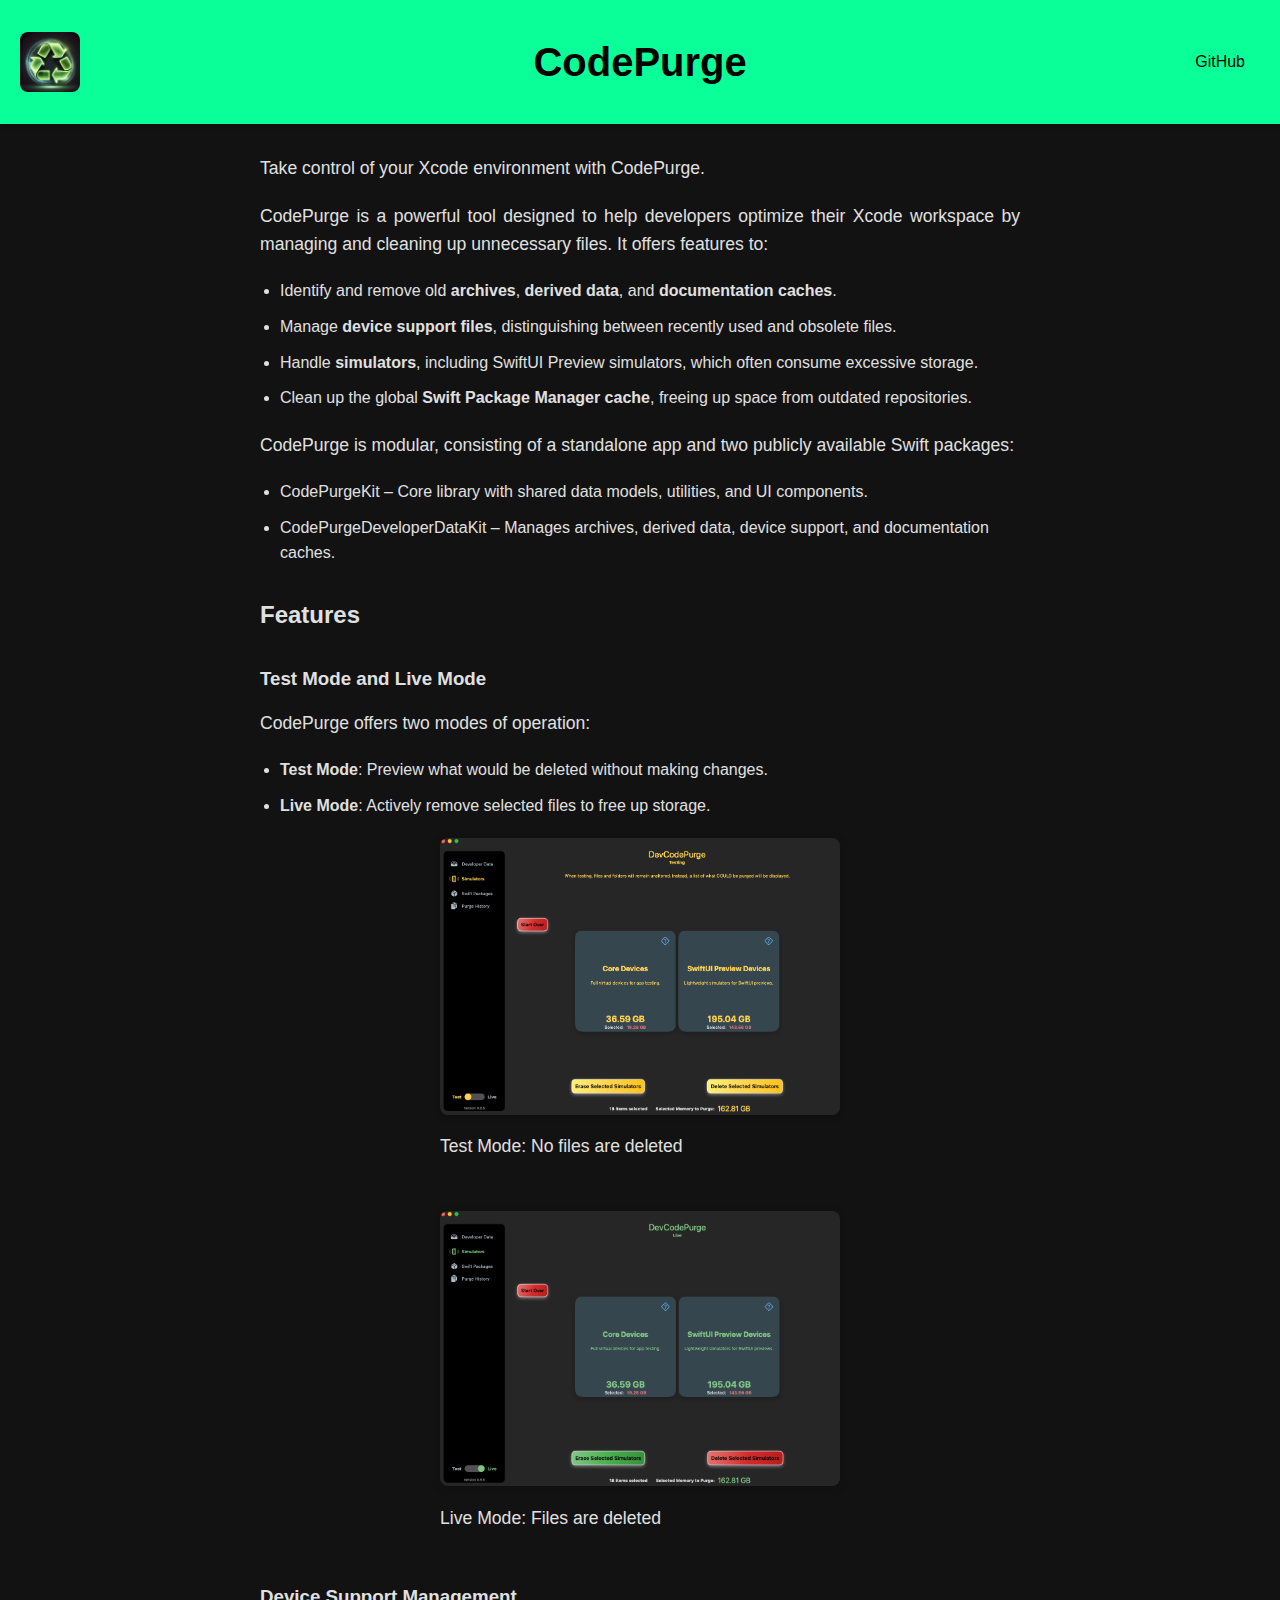
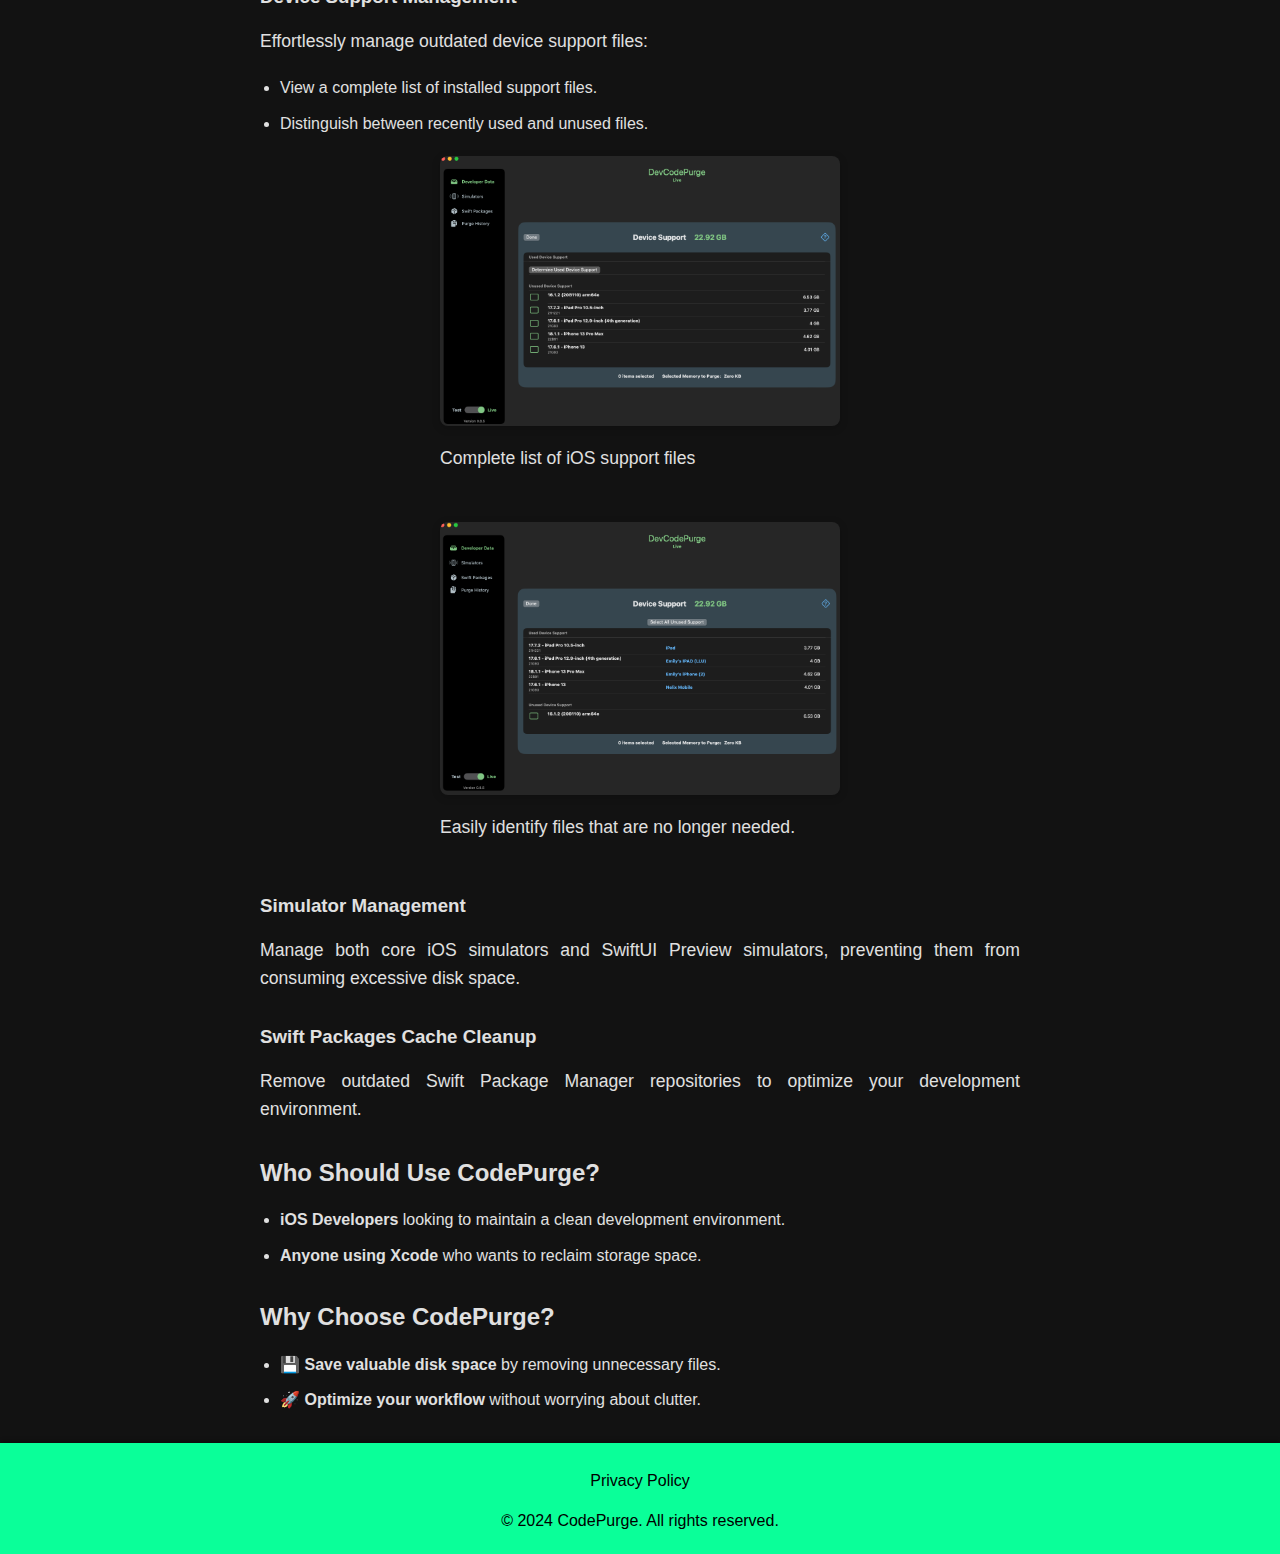
==== index.html @ 4f460bdb "added website files" ====
<!DOCTYPE html>
<html lang="en">
<head>
  <meta charset="UTF-8">
  <meta name="viewport" content="width=device-width, initial-scale=1.0">
  <title>CodePurge</title>
  <link rel="stylesheet" type="text/css" href="style.css">
</head>
<body>
  <header>
    <img src="logo.png" alt="CodePurge Logo">
    <h1>CodePurge</h1>
    <nav>
      <a href="https://github.com/CodePurge" target="_blank">GitHub</a>
      <!-- <a href="app-store-link"><img src="appStoreIcon.svg" alt="Download on the App Store"></a> -->
    </nav>
  </header>

  <main>
    <p>Take control of your Xcode environment with CodePurge.</p>

    <p>CodePurge is a powerful tool designed to help developers optimize their Xcode workspace by managing and cleaning up unnecessary files. It offers features to:</p>

    <ul>
      <li>Identify and remove old <strong>archives</strong>, <strong>derived data</strong>, and <strong>documentation caches</strong>.</li>
      <li>Manage <strong>device support files</strong>, distinguishing between recently used and obsolete files.</li>
      <li>Handle <strong>simulators</strong>, including SwiftUI Preview simulators, which often consume excessive storage.</li>
      <li>Clean up the global <strong>Swift Package Manager cache</strong>, freeing up space from outdated repositories.</li>
    </ul>

    <p>CodePurge is modular, consisting of a standalone app and two publicly available Swift packages:</p>

    <ul>
      <li><a href="https://github.com/CodePurge/CodePurgeKit" target="_blank">CodePurgeKit</a> – Core library with shared data models, utilities, and UI components.</li>
      <li><a href="https://github.com/CodePurge/CodePurgeDeveloperDataKit" target="_blank">CodePurgeDeveloperDataKit</a> – Manages archives, derived data, device support, and documentation caches.</li>
    </ul>

    <h2>Features</h2>

    <h3>Test Mode and Live Mode</h3>
    <p>CodePurge offers two modes of operation:</p>
    <ul>
      <li><strong>Test Mode</strong>: Preview what would be deleted without making changes.</li>
      <li><strong>Live Mode</strong>: Actively remove selected files to free up storage.</li>
    </ul>

    <div class="image-container">
      <div>
        <img src="simView_preview.png" alt="Test Mode Screenshot">
        <p>Test Mode: No files are deleted</p>
      </div>
      <div>
        <img src="simView_live.png" alt="Live Mode Screenshot">
        <p>Live Mode: Files are deleted</p>
      </div>
    </div>

    <h3>Device Support Management</h3>
    <p>Effortlessly manage outdated device support files:</p>
    <ul>
      <li>View a complete list of installed support files.</li>
      <li>Distinguish between recently used and unused files.</li>
    </ul>

    <div class="image-container">
      <div>
        <img src="deviceSupport.png" alt="Device Support Files">
        <p>Complete list of iOS support files</p>
      </div>
      <div>
        <img src="deviceSupport_recentDevices.png" alt="Recent Support Files">
        <p>Easily identify files that are no longer needed.</p>
      </div>
    </div>

    <h3>Simulator Management</h3>
    <p>Manage both core iOS simulators and SwiftUI Preview simulators, preventing them from consuming excessive disk space.</p>

    <h3>Swift Packages Cache Cleanup</h3>
    <p>Remove outdated Swift Package Manager repositories to optimize your development environment.</p>

    <h2>Who Should Use CodePurge?</h2>
    <ul>
      <li><strong>iOS Developers</strong> looking to maintain a clean development environment.</li>
      <li><strong>Anyone using Xcode</strong> who wants to reclaim storage space.</li>
    </ul>

    <h2>Why Choose CodePurge?</h2>
    <ul>
      <li>💾 <strong>Save valuable disk space</strong> by removing unnecessary files.</li>
      <li>🚀 <strong>Optimize your workflow</strong> without worrying about clutter.</li>
    </ul>
  </main>

  <footer>
    <nav>
      <a href="privacy-policy.html">Privacy Policy</a>
    </nav>
    <p>&copy; 2024 CodePurge. All rights reserved.</p>
  </footer>
</body>
</html>
---- style.css ----
/* style.css */

/* Import shared styles */
@import url("shared.css");

/* Header styling */
header {
    display: flex;
    align-items: center;
    justify-content: space-between;
    background-color: var(--header-footer-bg);
    padding: 20px;
    box-shadow: 0 2px 4px rgba(0,0,0,0.3);
    flex-wrap: wrap;
    color: black; /* header text is now black */
}

header img {
    max-height: 60px;
    border-radius: 8px;
    margin-right: 20px;
}

header h1 {
    flex-grow: 1;
    font-size: 2.5rem;
    text-align: center;
    margin: 10px 0;
}

/* Ensure links in header are black */
header a {
    color: black;
}

/* Navigation styling */
nav {
    display: flex;
    gap: 15px;
    align-items: center;
}

nav a {
    padding: 10px 15px;
    border-radius: 5px;
}

/* Main content styling */
main {
    max-width: 800px;
    margin: 30px auto;
    padding: 0 20px;
}

main p {
    font-size: 1.1rem;
    margin-bottom: 20px;
    text-align: justify;
}

/* Headings styling */
h2, h3 {
    margin-top: 30px;
    margin-bottom: 15px;
}

/* List styling */
ul {
    margin-left: 20px;
    margin-bottom: 20px;
}

ul li {
    margin-bottom: 10px;
}

/* Image container styling */
.image-container {
    display: flex;
    flex-wrap: wrap;
    justify-content: center;
    gap: 30px;
    margin-bottom: 30px;
}

.image-container div {
    text-align: center;
    max-width: 400px;
}

.image-container img {
    width: 100%;
    height: auto;
    border-radius: 8px;
    box-shadow: 0 2px 8px rgba(0,0,0,0.2);
    margin-bottom: 10px;
}

/* Footer styling */
footer {
    background-color: var(--header-footer-bg);
    padding: 20px;
    text-align: center;
    box-shadow: 0 -2px 4px rgba(0,0,0,0.3);
    color: black; /* footer text is now black */
}

footer nav {
    margin-bottom: 10px;
    display: flex;
    justify-content: center;
}


footer a {
    padding: 5px 10px;
    color: black; /* footer links are now black */
}

/* Responsive design */
@media (max-width: 768px) {
    header {
        flex-direction: column;
        text-align: center;
    }
    
    header h1 {
        font-size: 2rem;
    }
    
    .image-container {
        flex-direction: column;
        gap: 20px;
    }
}
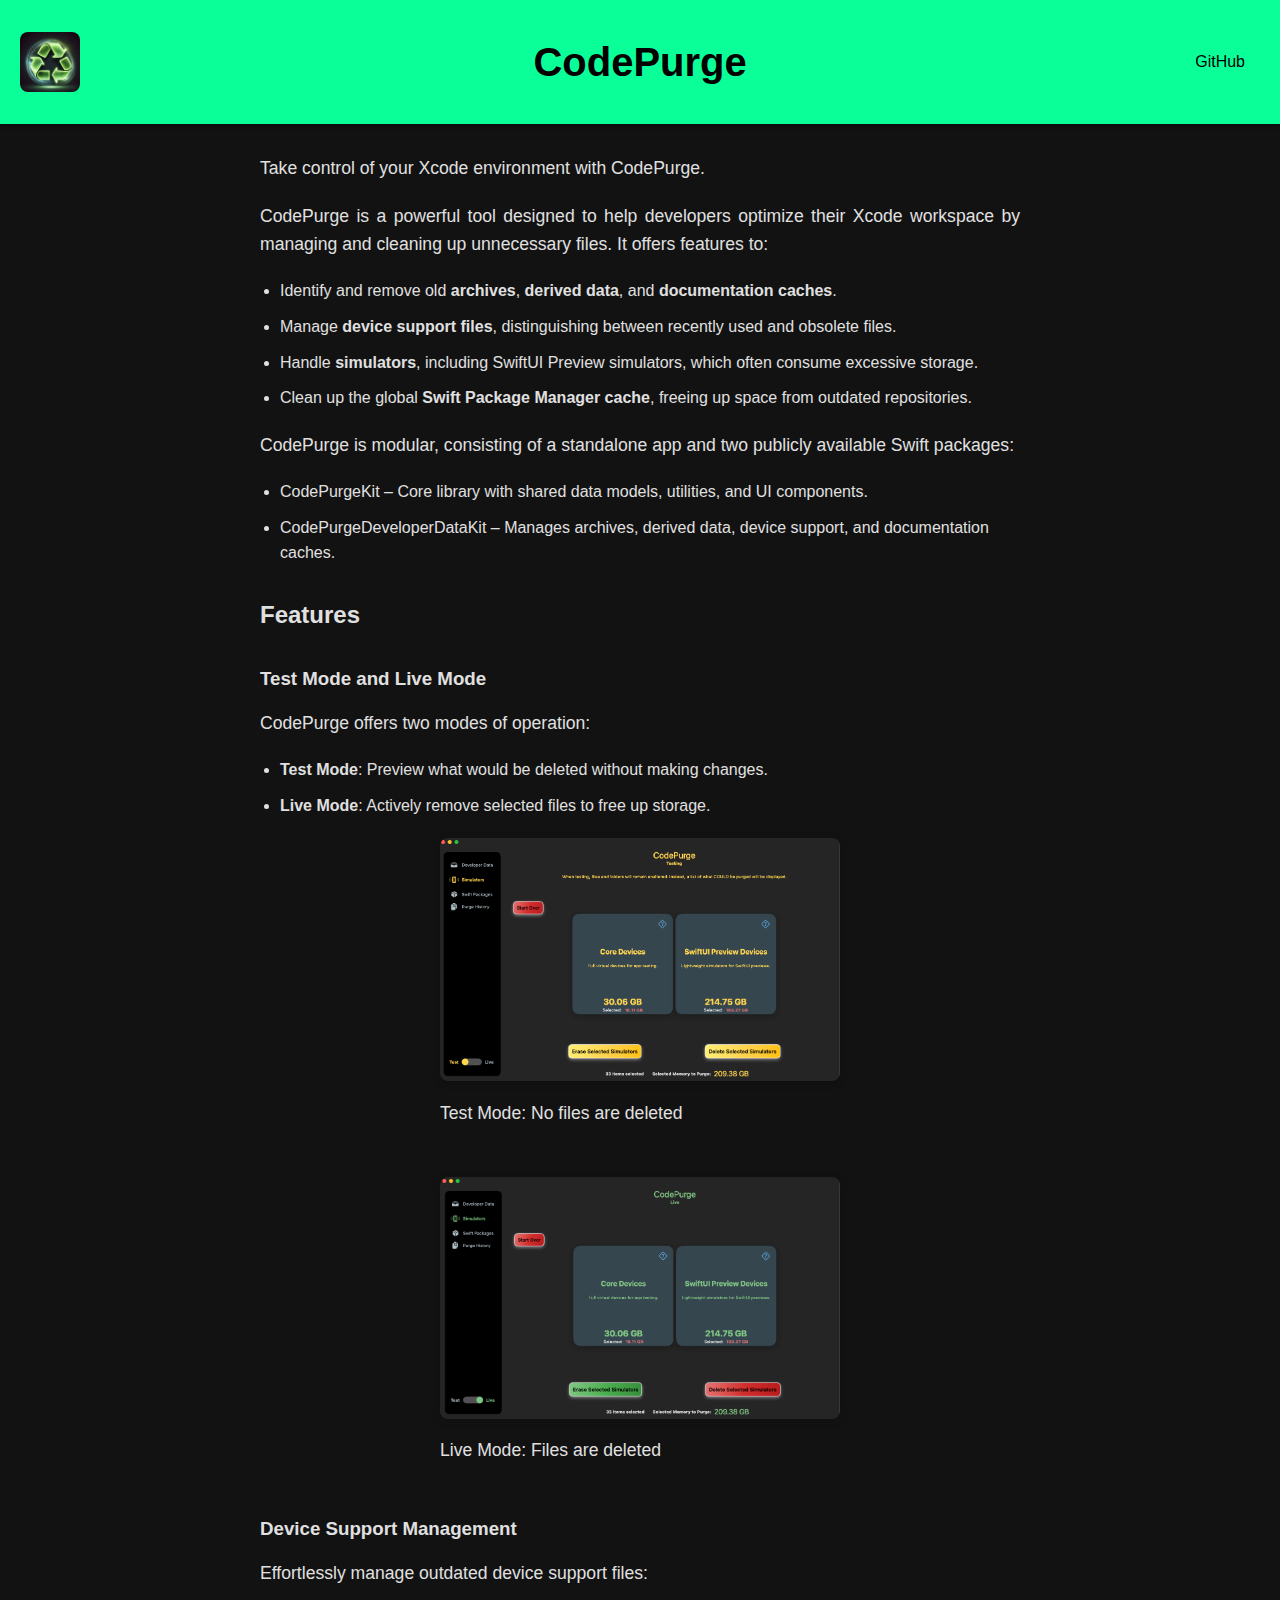
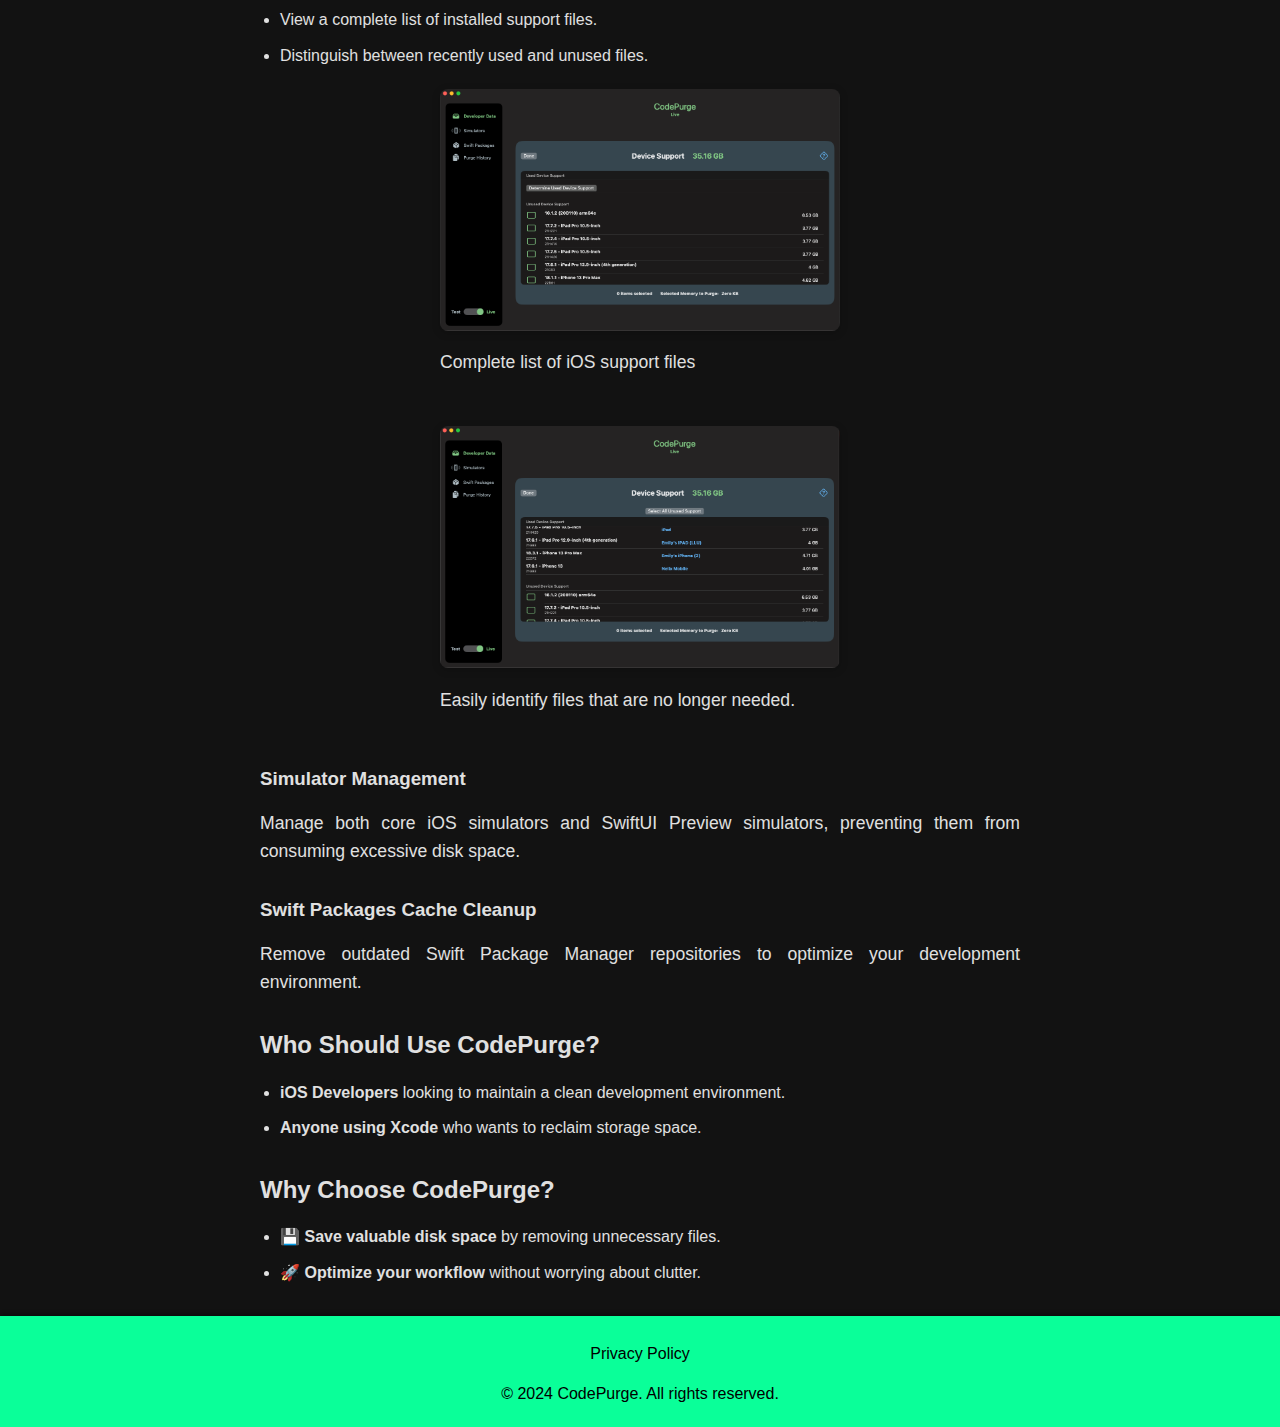
==== commit 93d736d1: "updated image references" ====
--- a/index.html
+++ b/index.html
@@ -8,7 +8,7 @@
 </head>
 <body>
   <header>
-    <img src="logo.png" alt="CodePurge Logo">
+    <img src="images/logo.png" alt="CodePurge Logo">
     <h1>CodePurge</h1>
     <nav>
       <a href="https://github.com/CodePurge" target="_blank">GitHub</a>
@@ -46,11 +46,11 @@
 
     <div class="image-container">
       <div>
-        <img src="simView_preview.png" alt="Test Mode Screenshot">
+        <img src="images/simView_preview.png" alt="Test Mode Screenshot">
         <p>Test Mode: No files are deleted</p>
       </div>
       <div>
-        <img src="simView_live.png" alt="Live Mode Screenshot">
+        <img src="images/simView_live.png" alt="Live Mode Screenshot">
         <p>Live Mode: Files are deleted</p>
       </div>
     </div>
@@ -64,11 +64,11 @@
 
     <div class="image-container">
       <div>
-        <img src="deviceSupport.png" alt="Device Support Files">
+        <img src="images/deviceSupport.png" alt="Device Support Files">
         <p>Complete list of iOS support files</p>
       </div>
       <div>
-        <img src="deviceSupport_recentDevices.png" alt="Recent Support Files">
+        <img src="images/deviceSupport_recentDevices.png" alt="Recent Support Files">
         <p>Easily identify files that are no longer needed.</p>
       </div>
     </div>
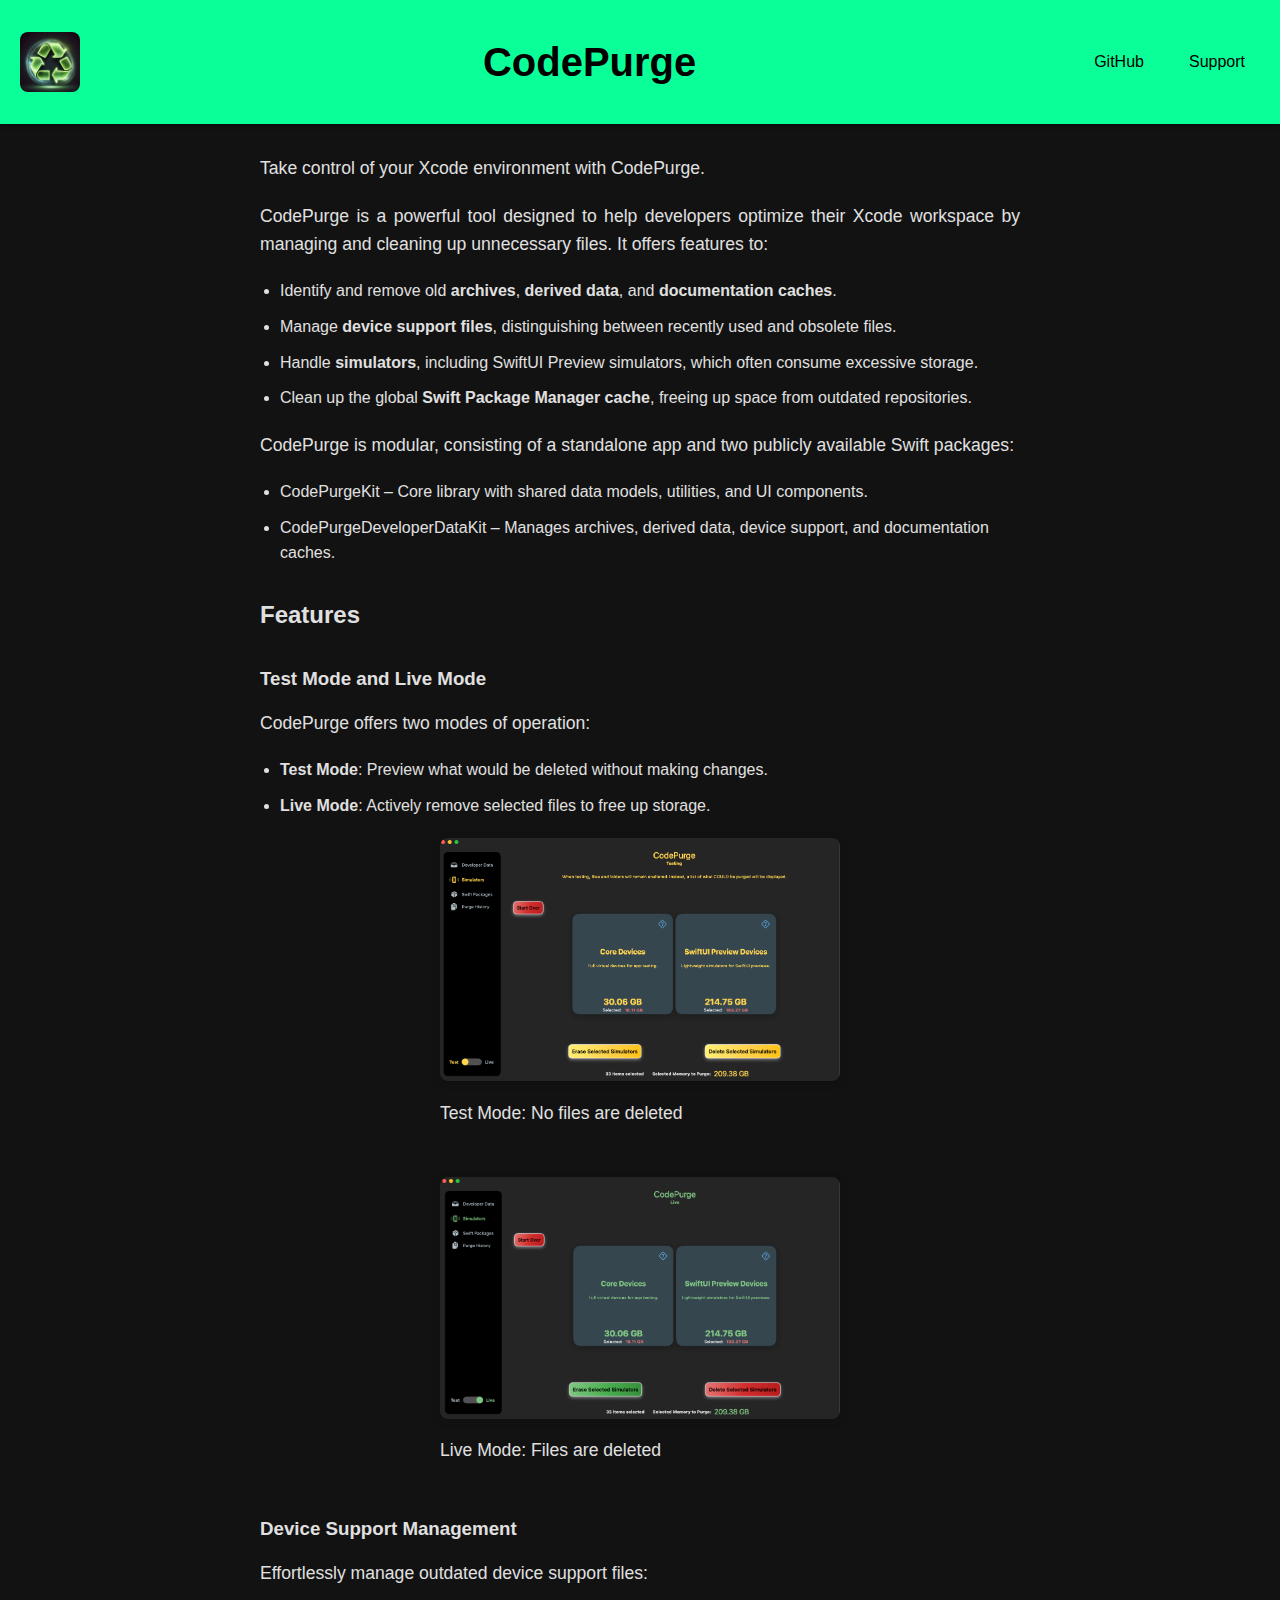
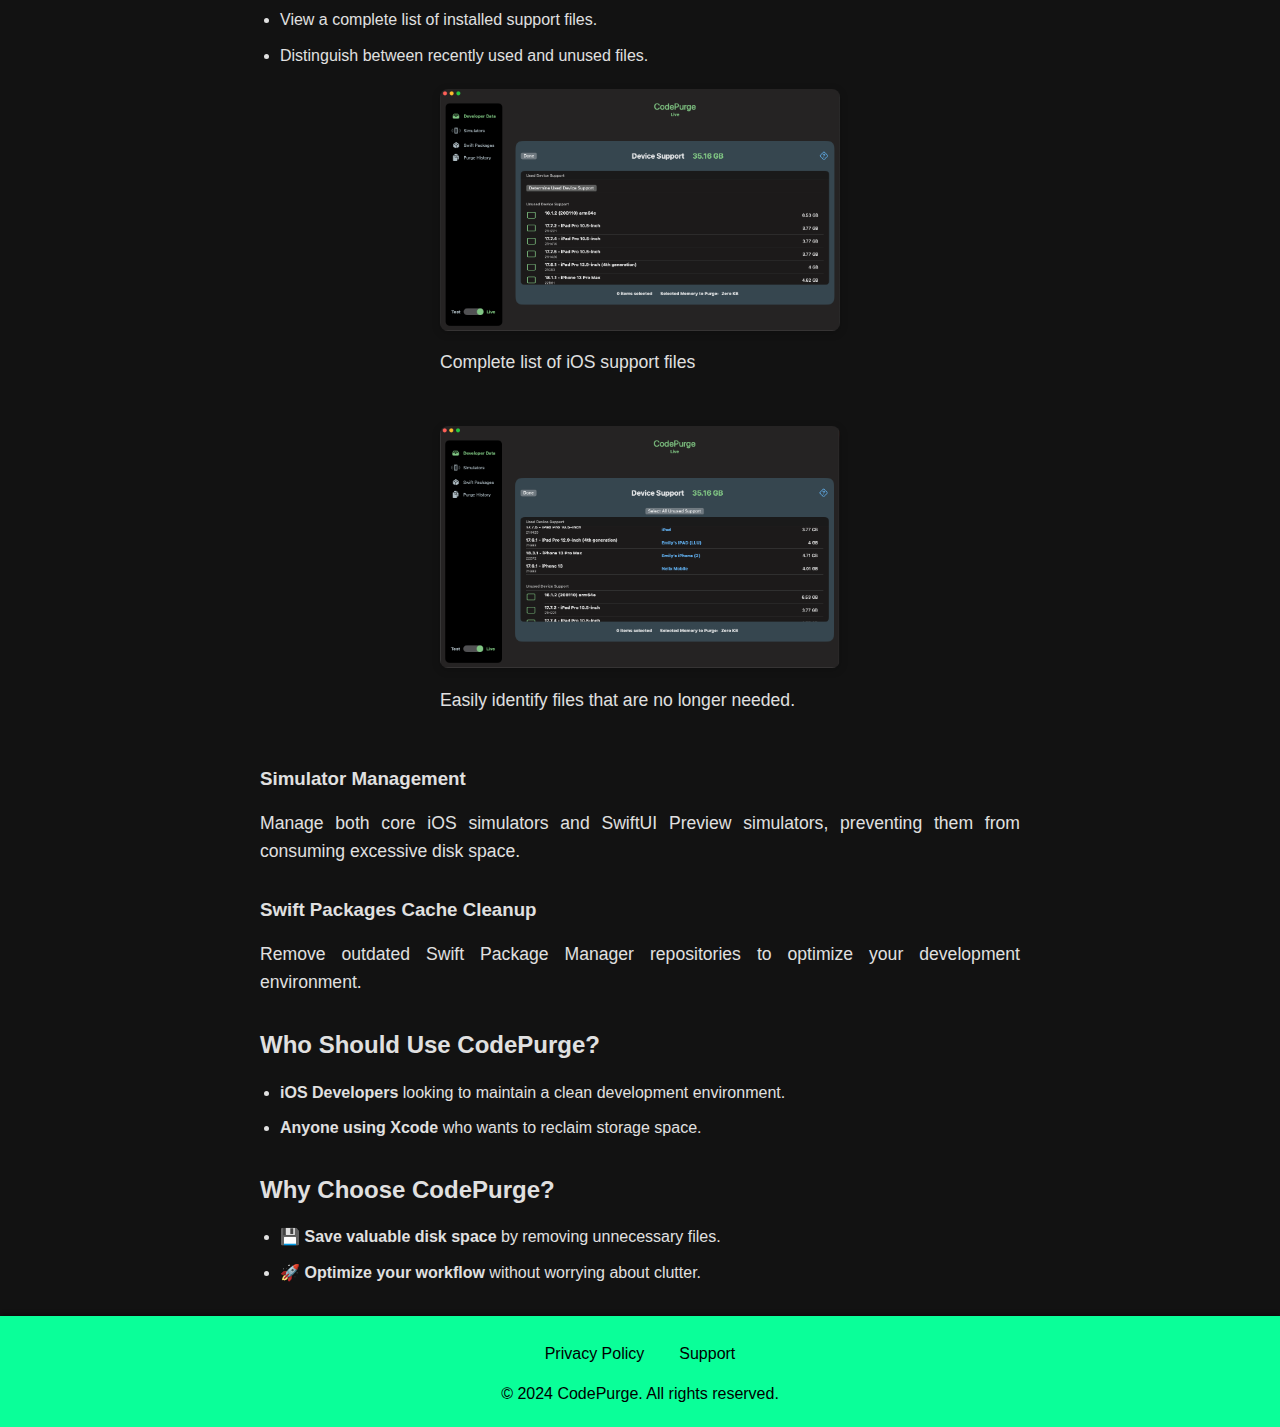
==== commit aaaa7c02: "added support.html" ====
--- a/index.html
+++ b/index.html
@@ -12,6 +12,7 @@
     <h1>CodePurge</h1>
     <nav>
       <a href="https://github.com/CodePurge" target="_blank">GitHub</a>
+      <a href="support.html">Support</a>
       <!-- <a href="app-store-link"><img src="appStoreIcon.svg" alt="Download on the App Store"></a> -->
     </nav>
   </header>
@@ -95,6 +96,7 @@
   <footer>
     <nav>
       <a href="privacy-policy.html">Privacy Policy</a>
+      <a href="support.html">Support</a>
     </nav>
     <p>&copy; 2024 CodePurge. All rights reserved.</p>
   </footer>
